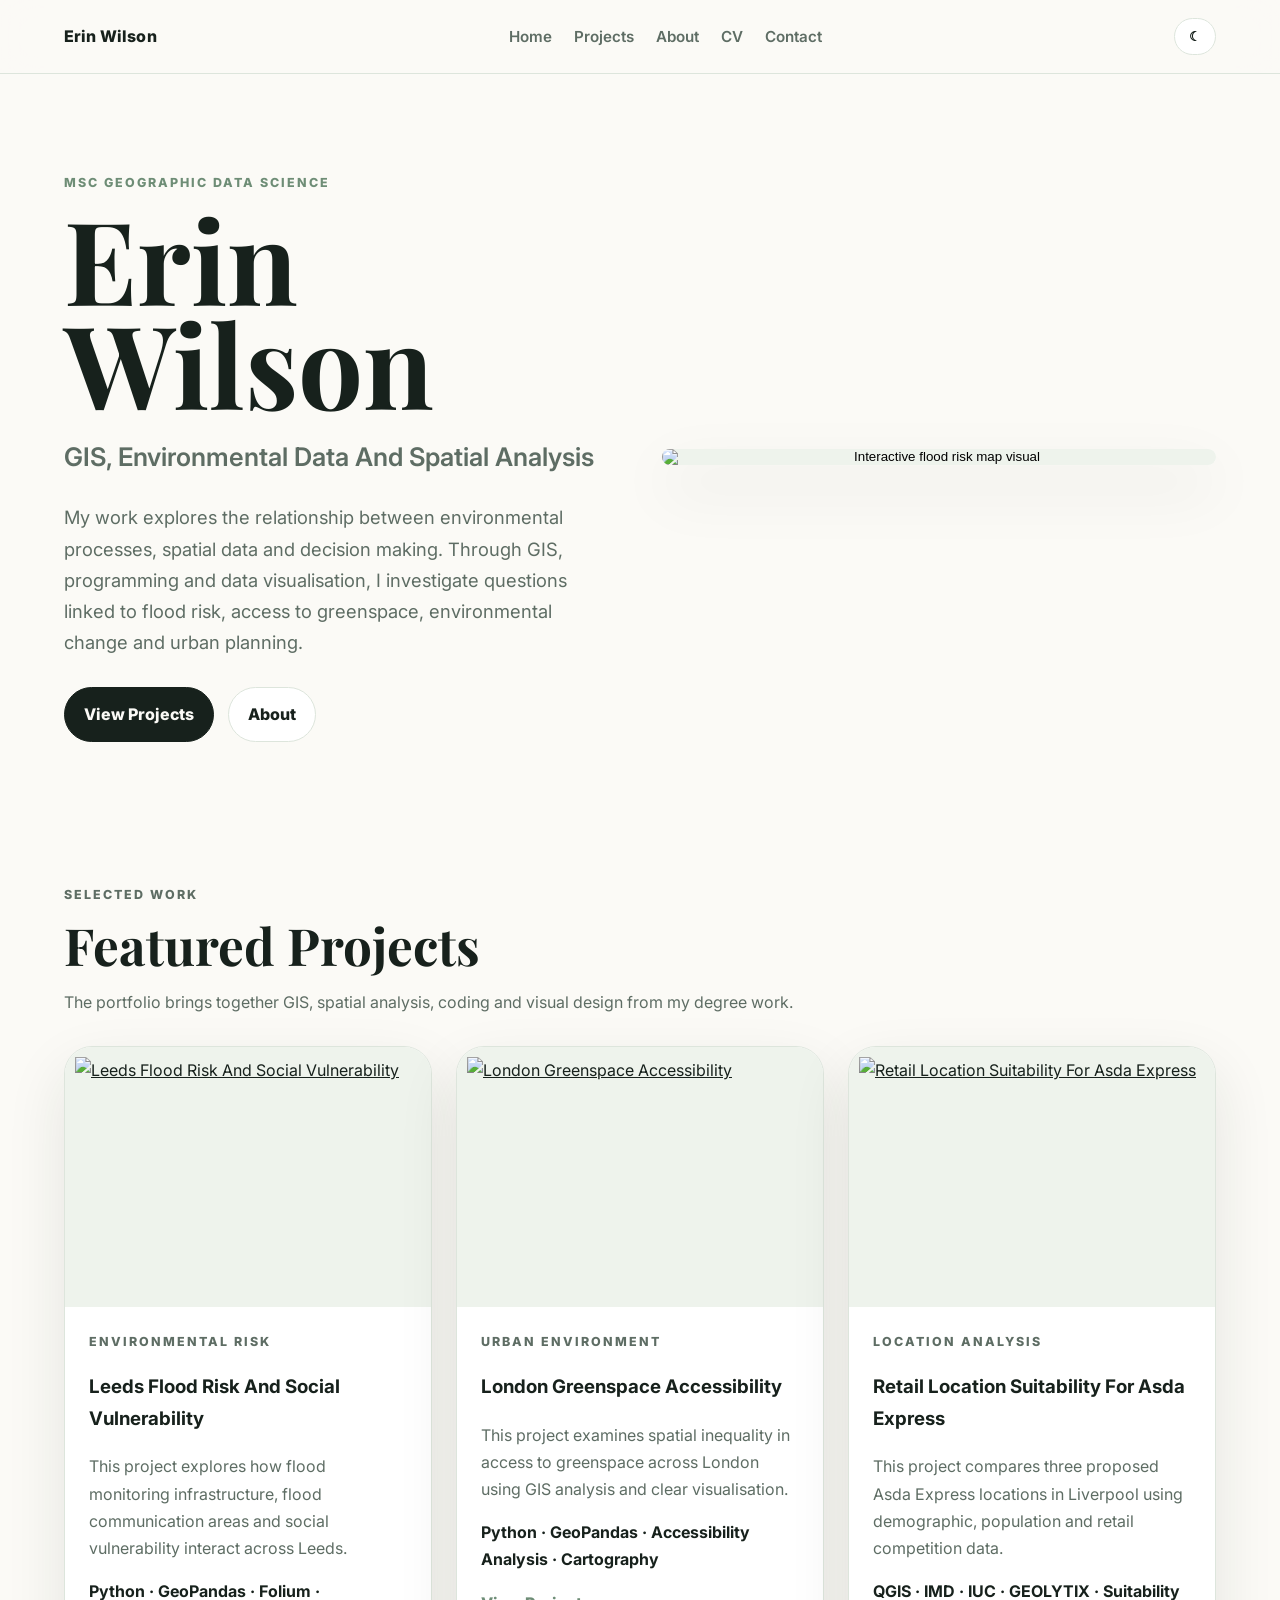
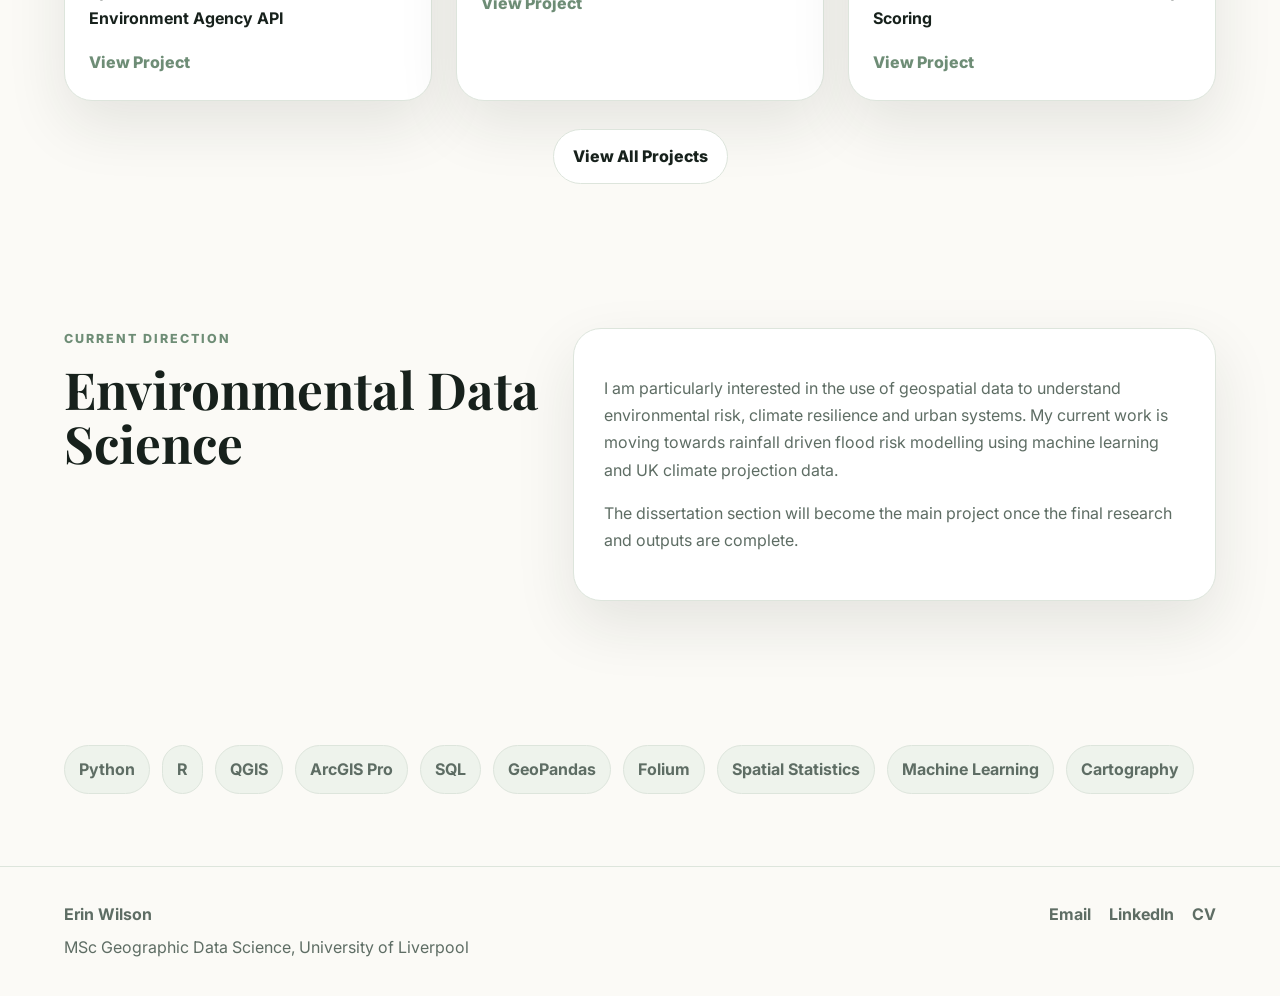
==== index.html @ aa2b2b6d "Add files via upload" ====
<!doctype html>
<html lang="en">
<head>
  <meta charset="utf-8">
  <meta name="viewport" content="width=device-width, initial-scale=1">
  <title>Erin Wilson Portfolio</title>
  <meta name="description" content="Portfolio of Erin Wilson, MSc Geographic Data Science student at the University of Liverpool.">
  <link rel="preconnect" href="https://fonts.googleapis.com">
  <link rel="preconnect" href="https://fonts.gstatic.com" crossorigin>
  <link href="https://fonts.googleapis.com/css2?family=Inter:wght@400;500;600;700;800&family=Playfair+Display:wght@600;700&display=swap" rel="stylesheet">
  <link rel="stylesheet" href="styles.css">
</head>
<body>
<header class="nav">
  <a class="brand" href="index.html">Erin Wilson</a>
  <button class="menu-button" aria-label="Open navigation" type="button">Menu</button>
  <nav>
    <a href="index.html">Home</a>
    <a href="projects.html">Projects</a>
    <a href="about.html">About</a>
    <a href="cv.html">CV</a>
    <a href="contact.html">Contact</a>
  </nav>
  <button class="theme-toggle" type="button" aria-label="Toggle light and dark mode">☾</button>
</header>
<main>

<section class="hero reveal">
  <div class="hero-copy">
    <p class="label">MSc Geographic Data Science</p>
    <h1>Erin Wilson</h1>
    <p class="subtitle">GIS, Environmental Data And Spatial Analysis</p>
    <p class="intro">My work explores the relationship between environmental processes, spatial data and decision making. Through GIS, programming and data visualisation, I investigate questions linked to flood risk, access to greenspace, environmental change and urban planning.</p>
    <div class="actions"><a class="button" href="projects.html">View Projects</a><a class="button quiet" href="about.html">About</a></div>
  </div>
  <button class="hero-image" data-lightbox="assets/Assignment1_envs456_9_0.png"><img src="assets/Assignment1_envs456_9_0.png" alt="Interactive flood risk map visual"></button>
</section>
<section class="section reveal">
  <div class="section-heading"><p class="label">Selected Work</p><h2>Featured Projects</h2><p>The portfolio brings together GIS, spatial analysis, coding and visual design from my degree work.</p></div>
  <div class="project-grid"><article class="project-card reveal">
  <a class="image-link" href="leeds-flood-risk.html"><img src="assets/Assignment1_envs456_9_0.png" alt="Leeds Flood Risk And Social Vulnerability"></a>
  <div class="card-body"><p class="label">Environmental Risk</p><h3>Leeds Flood Risk And Social Vulnerability</h3><p>This project explores how flood monitoring infrastructure, flood communication areas and social vulnerability interact across Leeds.</p><p class="tools-line">Python · GeoPandas · Folium · Environment Agency API</p><a class="text-link" href="leeds-flood-risk.html">View Project</a></div>
</article><article class="project-card reveal">
  <a class="image-link" href="london-greenspace-access.html"><img src="assets/envs456_assignment2_16_0.png" alt="London Greenspace Accessibility"></a>
  <div class="card-body"><p class="label">Urban Environment</p><h3>London Greenspace Accessibility</h3><p>This project examines spatial inequality in access to greenspace across London using GIS analysis and clear visualisation.</p><p class="tools-line">Python · GeoPandas · Accessibility Analysis · Cartography</p><a class="text-link" href="london-greenspace-access.html">View Project</a></div>
</article><article class="project-card reveal">
  <a class="image-link" href="asda-location-suitability.html"><img src="assets/asda_4.png" alt="Retail Location Suitability For Asda Express"></a>
  <div class="card-body"><p class="label">Location Analysis</p><h3>Retail Location Suitability For Asda Express</h3><p>This project compares three proposed Asda Express locations in Liverpool using demographic, population and retail competition data.</p><p class="tools-line">QGIS · IMD · IUC · GEOLYTIX · Suitability Scoring</p><a class="text-link" href="asda-location-suitability.html">View Project</a></div>
</article></div>
  <div class="center"><a class="button quiet" href="projects.html">View All Projects</a></div>
</section>
<section class="split-section reveal">
  <div><p class="label">Current Direction</p><h2>Environmental Data Science</h2></div>
  <div class="panel"><p>I am particularly interested in the use of geospatial data to understand environmental risk, climate resilience and urban systems. My current work is moving towards rainfall driven flood risk modelling using machine learning and UK climate projection data.</p><p>The dissertation section will become the main project once the final research and outputs are complete.</p></div>
</section>
<section class="section reveal">
  <div class="skills-minimal"><span>Python</span><span>R</span><span>QGIS</span><span>ArcGIS Pro</span><span>SQL</span><span>GeoPandas</span><span>Folium</span><span>Spatial Statistics</span><span>Machine Learning</span><span>Cartography</span></div>
</section>
</main>
<footer class="footer">
  <div>
    <strong>Erin Wilson</strong>
    <p>MSc Geographic Data Science, University of Liverpool</p>
  </div>
  <div class="footer-links">
    <a href="mailto:ErinMeganWilson@gmail.com">Email</a>
    <a href="https://www.linkedin.com/in/erinwil" target="_blank" rel="noopener">LinkedIn</a>
    <a href="cv.html">CV</a>
  </div>
</footer>
<div class="lightbox" hidden>
  <button class="close" type="button" aria-label="Close image">×</button>
  <button class="prev" type="button" aria-label="Previous image">‹</button>
  <img alt="Expanded portfolio image">
  <button class="next" type="button" aria-label="Next image">›</button>
</div>
<script src="script.js"></script>
</body>
</html>
---- styles.css ----
:root{--bg:#fbfaf6;--paper:#ffffff;--ink:#17211c;--muted:#5e6d64;--soft:#eef3ec;--line:#dde5dc;--accent:#6e8d76;--accent-2:#dfe9e0;--shadow:0 24px 60px rgba(27,40,32,.10);--radius:28px}*{box-sizing:border-box}html{scroll-behavior:smooth}body{margin:0;font-family:Inter,system-ui,sans-serif;background:var(--bg);color:var(--ink);line-height:1.7}body.dark{--bg:#111713;--paper:#18211c;--ink:#f4f4ef;--muted:#c4cdc5;--soft:#223027;--line:#324439;--accent:#a8c3ad;--accent-2:#26362c;--shadow:0 24px 60px rgba(0,0,0,.35)}a{color:inherit}img{max-width:100%;display:block}.nav{position:sticky;top:0;z-index:20;display:flex;align-items:center;justify-content:space-between;padding:18px 5vw;background:rgba(251,250,246,.86);backdrop-filter:blur(18px);border-bottom:1px solid var(--line)}body.dark .nav{background:rgba(17,23,19,.86)}.brand{font-weight:800;text-decoration:none;letter-spacing:.01em}.nav nav{display:flex;gap:22px;align-items:center}.nav nav a{text-decoration:none;color:var(--muted);font-size:.95rem;font-weight:600}.nav nav a:hover{color:var(--ink)}.theme-toggle,.menu-button{border:1px solid var(--line);background:var(--paper);color:var(--ink);border-radius:999px;padding:10px 14px;font-weight:700;cursor:pointer}.menu-button{display:none}.hero{display:grid;grid-template-columns:1fr 1fr;gap:44px;align-items:center;min-height:82vh;padding:76px 5vw 48px}.hero h1,.page-hero h1,.case-hero h1{font-family:Playfair Display,serif;font-size:clamp(4rem,9vw,9rem);line-height:.9;margin:0 0 20px}.subtitle{font-size:clamp(1.25rem,2vw,2rem);margin:0 0 24px;color:var(--muted);font-weight:600}.intro,.page-hero p,.case-hero p{font-size:1.15rem;max-width:760px;color:var(--muted)}.label{font-size:.78rem;letter-spacing:.16em;text-transform:uppercase;color:var(--accent);font-weight:800;margin:0 0 14px}.actions{display:flex;gap:14px;flex-wrap:wrap;margin-top:28px}.button{display:inline-flex;align-items:center;justify-content:center;padding:13px 19px;border-radius:999px;background:var(--ink);color:var(--bg);text-decoration:none;font-weight:800;border:1px solid var(--ink)}.button.quiet{background:var(--paper);color:var(--ink);border-color:var(--line)}.button.disabled{opacity:.55;pointer-events:none}.hero-image,.case-image,.gallery-item{border:0;padding:0;background:var(--paper);border-radius:var(--radius);overflow:hidden;box-shadow:var(--shadow);cursor:zoom-in}.hero-image img,.case-image img{width:100%;height:auto;object-fit:contain;background:var(--soft)}.section{padding:72px 5vw}.section-heading{max-width:760px;margin-bottom:30px}.section-heading h2,.split-section h2,.panel h2,.project-row h2{font-family:Playfair Display,serif;font-size:clamp(2rem,4vw,4rem);line-height:1.05;margin:0 0 12px}.section-heading p,.panel p,.project-card p,.project-row p{color:var(--muted)}.project-grid{display:grid;grid-template-columns:repeat(3,minmax(0,1fr));gap:24px}.project-card,.project-row,.panel,.contact-card,.skills-cards div{background:var(--paper);border:1px solid var(--line);border-radius:var(--radius);box-shadow:var(--shadow)}.project-card{overflow:hidden}.image-link img,.project-card img{width:100%;height:260px;object-fit:contain;background:var(--soft);padding:10px}.card-body{padding:24px}.tools-line{font-weight:700;color:var(--ink)!important}.text-link{font-weight:800;color:var(--accent);text-decoration:none}.center{text-align:center;margin-top:28px}.split-section{display:grid;grid-template-columns:.85fr 1.15fr;gap:34px;padding:72px 5vw;align-items:start}.panel{padding:30px}.skills-minimal{display:flex;flex-wrap:wrap;gap:12px}.skills-minimal span,.meta span{padding:10px 14px;border-radius:999px;background:var(--soft);border:1px solid var(--line);font-weight:700;color:var(--muted)}.page-hero{padding:86px 5vw 38px}.project-list{display:grid;gap:26px}.project-row{display:grid;grid-template-columns:360px 1fr;gap:28px;padding:18px;align-items:center}.row-image img{width:100%;height:250px;object-fit:contain;background:var(--soft);border-radius:20px}.case-hero{display:grid;grid-template-columns:1fr 1fr;gap:44px;align-items:center;padding:76px 5vw 44px}.case-grid{display:grid;grid-template-columns:1fr 1fr;gap:24px;padding:32px 5vw}.panel li{margin:9px 0;color:var(--muted)}.gallery{display:grid;grid-template-columns:repeat(3,minmax(0,1fr));gap:18px}.gallery-item img{width:100%;height:260px;object-fit:contain;background:var(--soft);padding:8px}.skills-cards{display:grid;grid-template-columns:repeat(4,minmax(0,1fr));gap:18px}.skills-cards div{padding:24px}.contact-grid{display:grid;grid-template-columns:repeat(3,minmax(0,1fr));gap:22px;padding:40px 5vw 100px}.contact-card{padding:28px;text-decoration:none}.contact-card span{display:block;color:var(--accent);font-weight:800;text-transform:uppercase;letter-spacing:.12em;font-size:.75rem}.contact-card strong{font-size:1.15rem;word-break:break-word}.footer{display:flex;justify-content:space-between;gap:20px;padding:34px 5vw;border-top:1px solid var(--line);color:var(--muted)}.footer p{margin:6px 0 0}.footer-links{display:flex;gap:18px}.footer a{text-decoration:none;font-weight:700}.reveal{opacity:0;transform:translateY(18px);transition:opacity .7s ease,transform .7s ease}.reveal.visible{opacity:1;transform:none}.lightbox{position:fixed;inset:0;background:rgba(10,14,12,.88);z-index:99;display:grid;place-items:center;padding:40px}.lightbox[hidden]{display:none}.lightbox img{max-width:92vw;max-height:86vh;border-radius:18px;background:white}.close,.prev,.next{position:absolute;border:0;border-radius:999px;background:white;color:#111;font-size:28px;width:48px;height:48px;cursor:pointer}.close{top:22px;right:22px}.prev{left:22px}.next{right:22px}@media(max-width:900px){.menu-button{display:inline-flex}.nav nav{display:none;position:absolute;top:68px;left:5vw;right:5vw;flex-direction:column;align-items:flex-start;background:var(--paper);border:1px solid var(--line);border-radius:22px;padding:20px;box-shadow:var(--shadow)}.nav nav.open{display:flex}.hero,.case-hero,.split-section,.case-grid{grid-template-columns:1fr}.project-grid,.gallery,.skills-cards,.contact-grid{grid-template-columns:1fr}.project-row{grid-template-columns:1fr}.hero{min-height:auto;padding-top:54px}.hero h1,.page-hero h1,.case-hero h1{font-size:clamp(3.2rem,16vw,5rem)}.footer{flex-direction:column}.footer-links{flex-wrap:wrap}}
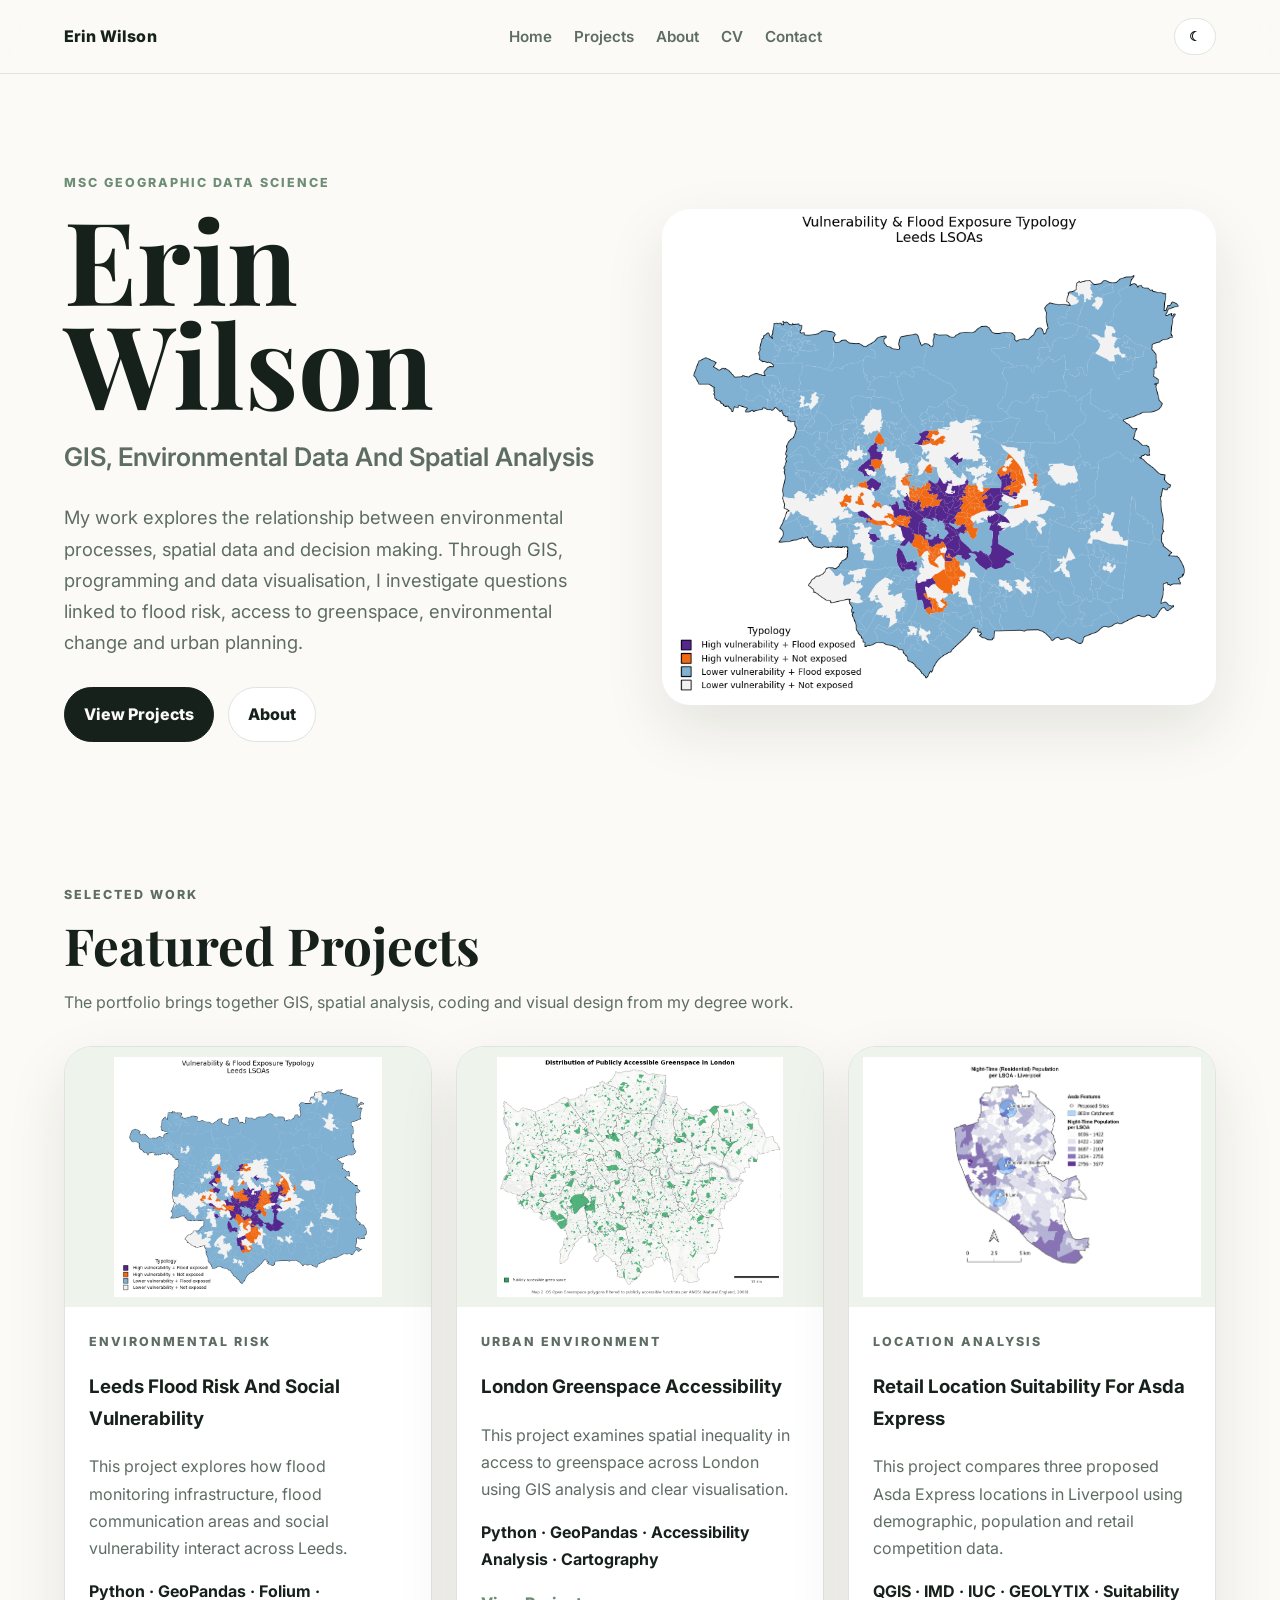
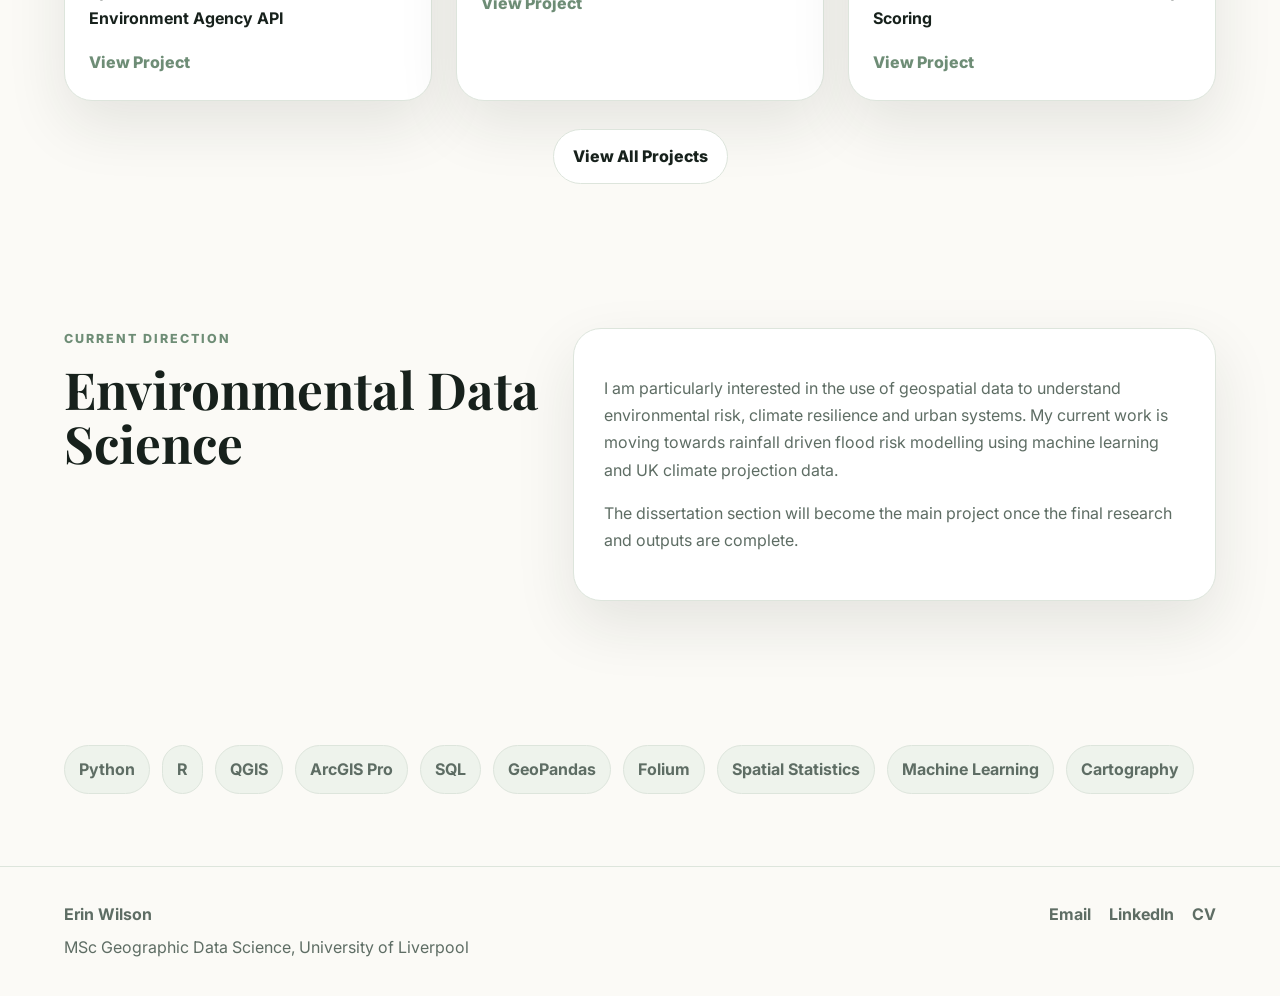
==== commit 43b56d30: "Update image source paths in index.html" ====
--- a/index.html
+++ b/index.html
@@ -33,18 +33,18 @@
     <p class="intro">My work explores the relationship between environmental processes, spatial data and decision making. Through GIS, programming and data visualisation, I investigate questions linked to flood risk, access to greenspace, environmental change and urban planning.</p>
     <div class="actions"><a class="button" href="projects.html">View Projects</a><a class="button quiet" href="about.html">About</a></div>
   </div>
-  <button class="hero-image" data-lightbox="assets/Assignment1_envs456_9_0.png"><img src="assets/Assignment1_envs456_9_0.png" alt="Interactive flood risk map visual"></button>
+  <button class="hero-image" data-lightbox="assets/Assignment1_envs456_9_0.png"><img src="Assignment1_envs456_9_0.png" alt="Interactive flood risk map visual"></button>
 </section>
 <section class="section reveal">
   <div class="section-heading"><p class="label">Selected Work</p><h2>Featured Projects</h2><p>The portfolio brings together GIS, spatial analysis, coding and visual design from my degree work.</p></div>
   <div class="project-grid"><article class="project-card reveal">
-  <a class="image-link" href="leeds-flood-risk.html"><img src="assets/Assignment1_envs456_9_0.png" alt="Leeds Flood Risk And Social Vulnerability"></a>
+  <a class="image-link" href="leeds-flood-risk.html"><img src="Assignment1_envs456_9_0.png" alt="Leeds Flood Risk And Social Vulnerability"></a>
   <div class="card-body"><p class="label">Environmental Risk</p><h3>Leeds Flood Risk And Social Vulnerability</h3><p>This project explores how flood monitoring infrastructure, flood communication areas and social vulnerability interact across Leeds.</p><p class="tools-line">Python · GeoPandas · Folium · Environment Agency API</p><a class="text-link" href="leeds-flood-risk.html">View Project</a></div>
 </article><article class="project-card reveal">
-  <a class="image-link" href="london-greenspace-access.html"><img src="assets/envs456_assignment2_16_0.png" alt="London Greenspace Accessibility"></a>
+  <a class="image-link" href="london-greenspace-access.html"><img src="envs456_assignment2_16_0.png" alt="London Greenspace Accessibility"></a>
   <div class="card-body"><p class="label">Urban Environment</p><h3>London Greenspace Accessibility</h3><p>This project examines spatial inequality in access to greenspace across London using GIS analysis and clear visualisation.</p><p class="tools-line">Python · GeoPandas · Accessibility Analysis · Cartography</p><a class="text-link" href="london-greenspace-access.html">View Project</a></div>
 </article><article class="project-card reveal">
-  <a class="image-link" href="asda-location-suitability.html"><img src="assets/asda_4.png" alt="Retail Location Suitability For Asda Express"></a>
+  <a class="image-link" href="asda-location-suitability.html"><img src="asda_4.png" alt="Retail Location Suitability For Asda Express"></a>
   <div class="card-body"><p class="label">Location Analysis</p><h3>Retail Location Suitability For Asda Express</h3><p>This project compares three proposed Asda Express locations in Liverpool using demographic, population and retail competition data.</p><p class="tools-line">QGIS · IMD · IUC · GEOLYTIX · Suitability Scoring</p><a class="text-link" href="asda-location-suitability.html">View Project</a></div>
 </article></div>
   <div class="center"><a class="button quiet" href="projects.html">View All Projects</a></div>
@@ -76,4 +76,4 @@
 </div>
 <script src="script.js"></script>
 </body>
-</html>+</html>
